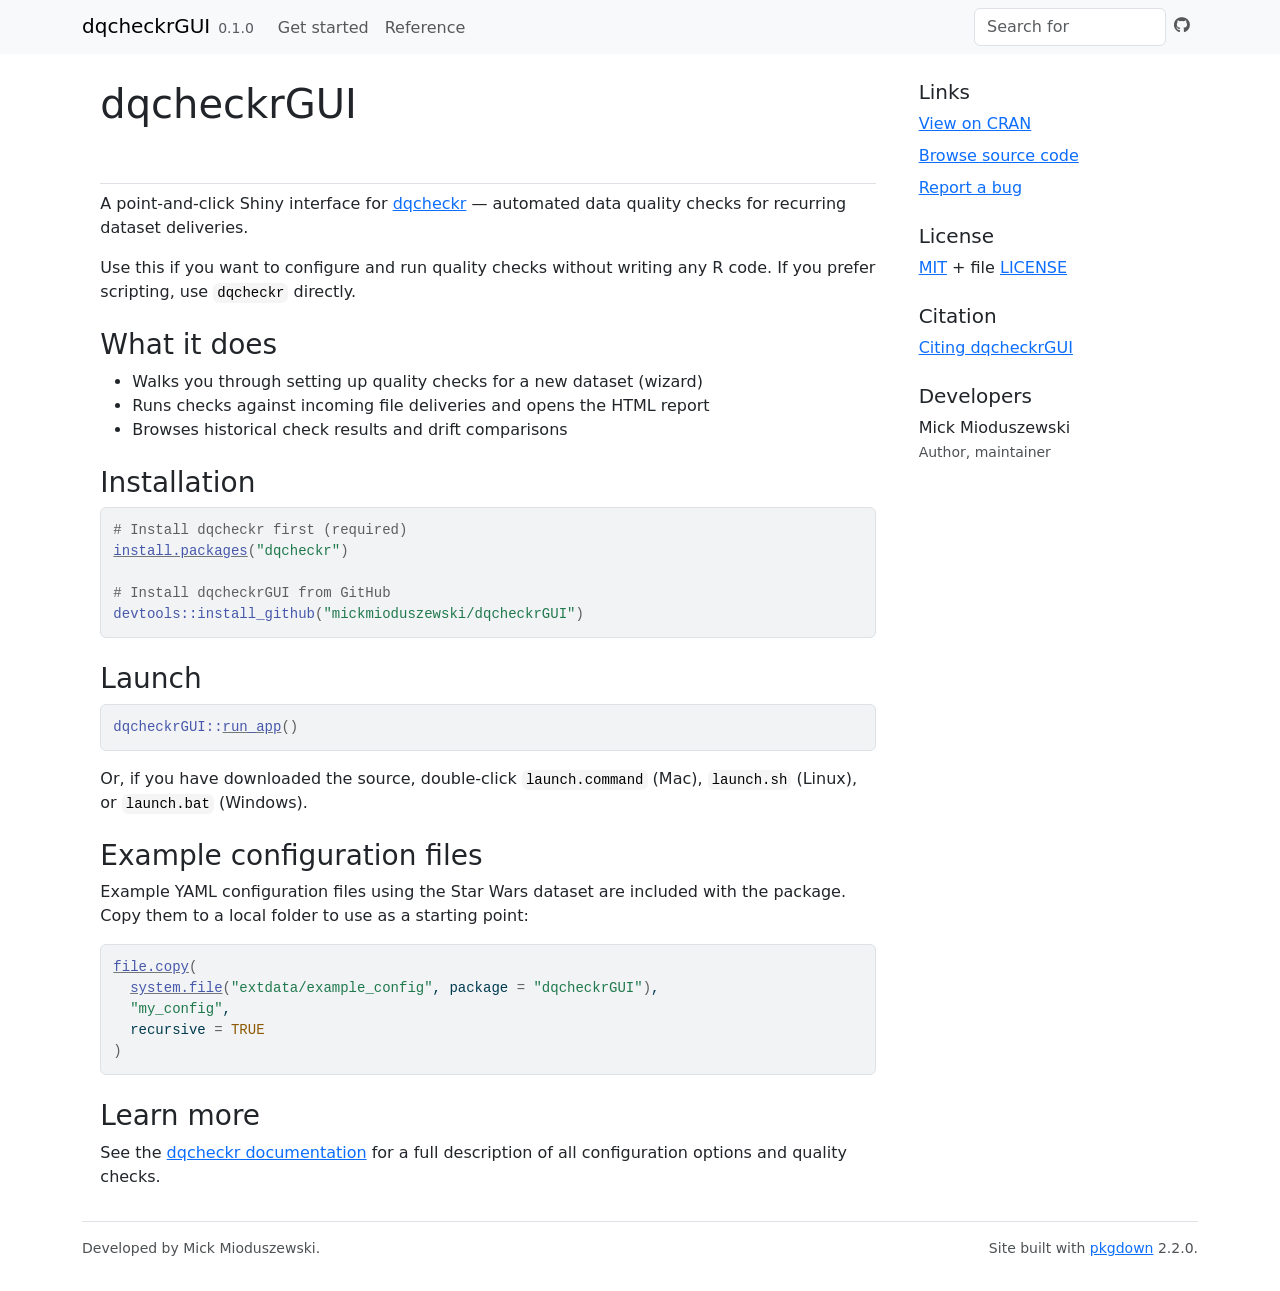
==== index.html @ 8635d230 "Deploying to gh-pages from @ mickmioduszewski/dqcheckrGUI@a0ed4d2c4ef1e52075b447d6a4d190f064cf6147 🚀" ====
<!DOCTYPE html>
<!-- Generated by pkgdown: do not edit by hand --><html lang="en-GB">
<head>
<meta http-equiv="Content-Type" content="text/html; charset=UTF-8">
<meta charset="utf-8">
<meta http-equiv="X-UA-Compatible" content="IE=edge">
<meta name="viewport" content="width=device-width, initial-scale=1, shrink-to-fit=no">
<title>dqcheckrGUI — Point-and-Click GUI for dqcheckr • dqcheckrGUI</title>
<script src="deps/jquery-3.6.0/jquery-3.6.0.min.js"></script><meta name="viewport" content="width=device-width, initial-scale=1, shrink-to-fit=no">
<link href="deps/bootstrap-5.3.8/bootstrap.min.css" rel="stylesheet">
<script src="deps/bootstrap-5.3.8/bootstrap.bundle.min.js"></script><link href="deps/font-awesome-6.5.2/css/all.min.css" rel="stylesheet">
<link href="deps/font-awesome-6.5.2/css/v4-shims.min.css" rel="stylesheet">
<script src="deps/headroom-0.11.0/headroom.min.js"></script><script src="deps/headroom-0.11.0/jQuery.headroom.min.js"></script><script src="deps/bootstrap-toc-1.0.1/bootstrap-toc.min.js"></script><script src="deps/clipboard.js-2.0.11/clipboard.min.js"></script><script src="deps/search-1.0.0/autocomplete.jquery.min.js"></script><script src="deps/search-1.0.0/fuse.min.js"></script><script src="deps/search-1.0.0/mark.min.js"></script><!-- pkgdown --><script src="pkgdown.js"></script><meta property="og:title" content="dqcheckrGUI — Point-and-Click GUI for dqcheckr">
<meta name="description" content="A graphical user interface for the dqcheckr package. Provides a point-and-click shiny application for configuring dataset quality checks, running them against recurring file deliveries, and browsing historical check results — without writing any R code.">
<meta property="og:description" content="A graphical user interface for the dqcheckr package. Provides a point-and-click shiny application for configuring dataset quality checks, running them against recurring file deliveries, and browsing historical check results — without writing any R code.">
</head>
<body>
    <a href="#main" class="visually-hidden-focusable">Skip to contents</a>


    <nav class="navbar navbar-expand-lg fixed-top bg-light" data-bs-theme="light" aria-label="Site navigation"><div class="container">

    <a class="navbar-brand me-2" href="index.html">dqcheckrGUI</a>

    <small class="nav-text text-muted me-auto" data-bs-toggle="tooltip" data-bs-placement="bottom" title="">0.1.0</small>


    <button class="navbar-toggler" type="button" data-bs-toggle="collapse" data-bs-target="#navbar" aria-controls="navbar" aria-expanded="false" aria-label="Toggle navigation">
      <span class="navbar-toggler-icon"></span>
    </button>

    <div id="navbar" class="collapse navbar-collapse ms-3">
      <ul class="navbar-nav me-auto">
<li class="nav-item"><a class="nav-link" href="articles/dqcheckrGUI.html">Get started</a></li>
<li class="nav-item"><a class="nav-link" href="reference/index.html">Reference</a></li>
      </ul>
<ul class="navbar-nav">
<li class="nav-item"><form class="form-inline" role="search">
 <input class="form-control" type="search" name="search-input" id="search-input" autocomplete="off" aria-label="Search site" placeholder="Search for" data-search-index="search.json">
</form></li>
<li class="nav-item"><a class="external-link nav-link" href="https://github.com/mickmioduszewski/dqcheckrGUI" aria-label="GitHub"><span class="fa fab fa-github"></span></a></li>
      </ul>
</div>


  </div>
</nav><div class="container template-home">
<div class="row">
  <main id="main" class="col-md-9"><div class="section level1">
<div class="page-header"><h1 id="dqcheckrgui">dqcheckrGUI<a class="anchor" aria-label="anchor" href="#dqcheckrgui"></a>
</h1></div>
<p>A point-and-click Shiny interface for <a href="https://github.com/mickmioduszewski/dqcheckr" class="external-link">dqcheckr</a> — automated data quality checks for recurring dataset deliveries.</p>
<p>Use this if you want to configure and run quality checks without writing any R code. If you prefer scripting, use <code>dqcheckr</code> directly.</p>
<div class="section level2">
<h2 id="what-it-does">What it does<a class="anchor" aria-label="anchor" href="#what-it-does"></a>
</h2>
<ul>
<li>Walks you through setting up quality checks for a new dataset (wizard)</li>
<li>Runs checks against incoming file deliveries and opens the HTML report</li>
<li>Browses historical check results and drift comparisons</li>
</ul>
</div>
<div class="section level2">
<h2 id="installation">Installation<a class="anchor" aria-label="anchor" href="#installation"></a>
</h2>
<div class="sourceCode" id="cb1"><pre class="downlit sourceCode r">
<code class="sourceCode R"><span><span class="co"># Install dqcheckr first (required)</span></span>
<span><span class="fu"><a href="https://rdrr.io/r/utils/install.packages.html" class="external-link">install.packages</a></span><span class="op">(</span><span class="st">"dqcheckr"</span><span class="op">)</span></span>
<span></span>
<span><span class="co"># Install dqcheckrGUI from GitHub</span></span>
<span><span class="fu">devtools</span><span class="fu">::</span><span class="fu">install_github</span><span class="op">(</span><span class="st">"mickmioduszewski/dqcheckrGUI"</span><span class="op">)</span></span></code></pre></div>
</div>
<div class="section level2">
<h2 id="launch">Launch<a class="anchor" aria-label="anchor" href="#launch"></a>
</h2>
<div class="sourceCode" id="cb2"><pre class="downlit sourceCode r">
<code class="sourceCode R"><span><span class="fu">dqcheckrGUI</span><span class="fu">::</span><span class="fu"><a href="reference/run_app.html">run_app</a></span><span class="op">(</span><span class="op">)</span></span></code></pre></div>
<p>Or, if you have downloaded the source, double-click <code>launch.command</code> (Mac), <code>launch.sh</code> (Linux), or <code>launch.bat</code> (Windows).</p>
</div>
<div class="section level2">
<h2 id="example-configuration-files">Example configuration files<a class="anchor" aria-label="anchor" href="#example-configuration-files"></a>
</h2>
<p>Example YAML configuration files using the Star Wars dataset are included with the package. Copy them to a local folder to use as a starting point:</p>
<div class="sourceCode" id="cb3"><pre class="downlit sourceCode r">
<code class="sourceCode R"><span><span class="fu"><a href="https://rdrr.io/r/base/files.html" class="external-link">file.copy</a></span><span class="op">(</span></span>
<span>  <span class="fu"><a href="https://rdrr.io/r/base/system.file.html" class="external-link">system.file</a></span><span class="op">(</span><span class="st">"extdata/example_config"</span>, package <span class="op">=</span> <span class="st">"dqcheckrGUI"</span><span class="op">)</span>,</span>
<span>  <span class="st">"my_config"</span>,</span>
<span>  recursive <span class="op">=</span> <span class="cn">TRUE</span></span>
<span><span class="op">)</span></span></code></pre></div>
</div>
<div class="section level2">
<h2 id="learn-more">Learn more<a class="anchor" aria-label="anchor" href="#learn-more"></a>
</h2>
<p>See the <a href="https://mickmioduszewski.github.io/dqcheckr/" class="external-link">dqcheckr documentation</a> for a full description of all configuration options and quality checks.</p>
</div>
</div>
  </main><aside class="col-md-3"><div class="links">
<h2 data-toc-skip>Links</h2>
<ul class="list-unstyled">
<li><a href="https://cloud.r-project.org/package=dqcheckrGUI" class="external-link">View on CRAN</a></li>
<li><a href="https://github.com/mickmioduszewski/dqcheckrGUI/" class="external-link">Browse source code</a></li>
<li><a href="https://github.com/mickmioduszewski/dqcheckrGUI/issues" class="external-link">Report a bug</a></li>
</ul>
</div>

<div class="license">
<h2 data-toc-skip>License</h2>
<ul class="list-unstyled">
<li>
<a href="https://opensource.org/licenses/mit-license.php" class="external-link">MIT</a> + file <a href="LICENSE-text.html">LICENSE</a>
</li>
</ul>
</div>


<div class="citation">
<h2 data-toc-skip>Citation</h2>
<ul class="list-unstyled">
<li><a href="authors.html#citation">Citing dqcheckrGUI</a></li>
</ul>
</div>

<div class="developers">
<h2 data-toc-skip>Developers</h2>
<ul class="list-unstyled">
<li>Mick Mioduszewski <br><small class="roles"> Author, maintainer </small>   </li>
</ul>
</div>



  </aside>
</div>


    <footer><div class="pkgdown-footer-left">
  <p>Developed by Mick Mioduszewski.</p>
</div>

<div class="pkgdown-footer-right">
  <p>Site built with <a href="https://pkgdown.r-lib.org/" class="external-link">pkgdown</a> 2.2.0.</p>
</div>

    </footer>
</div>





  </body>
</html>
---- deps/font-awesome-6.5.2/css/v4-shims.min.css ----
/*!
 * Font Awesome Free 6.5.2 by @fontawesome - https://fontawesome.com
 * License - https://fontawesome.com/license/free (Icons: CC BY 4.0, Fonts: SIL OFL 1.1, Code: MIT License)
 * Copyright 2024 Fonticons, Inc.
 */
.fa.fa-glass:before{content:"\f000"}.fa.fa-envelope-o{font-family:"Font Awesome 6 Free";font-weight:400}.fa.fa-envelope-o:before{content:"\f0e0"}.fa.fa-star-o{font-family:"Font Awesome 6 Free";font-weight:400}.fa.fa-star-o:before{content:"\f005"}.fa.fa-close:before,.fa.fa-remove:before{content:"\f00d"}.fa.fa-gear:before{content:"\f013"}.fa.fa-trash-o{font-family:"Font Awesome 6 Free";font-weight:400}.fa.fa-trash-o:before{content:"\f2ed"}.fa.fa-home:before{content:"\f015"}.fa.fa-file-o{font-family:"Font Awesome 6 Free";font-weight:400}.fa.fa-file-o:before{content:"\f15b"}.fa.fa-clock-o{font-family:"Font Awesome 6 Free";font-weight:400}.fa.fa-clock-o:before{content:"\f017"}.fa.fa-arrow-circle-o-down{font-family:"Font Awesome 6 Free";font-weight:400}.fa.fa-arrow-circle-o-down:before{content:"\f358"}.fa.fa-arrow-circle-o-up{font-family:"Font Awesome 6 Free";font-weight:400}.fa.fa-arrow-circle-o-up:before{content:"\f35b"}.fa.fa-play-circle-o{font-family:"Font Awesome 6 Free";font-weight:400}.fa.fa-play-circle-o:before{content:"\f144"}.fa.fa-repeat:before,.fa.fa-rotate-right:before{content:"\f01e"}.fa.fa-refresh:before{content:"\f021"}.fa.fa-list-alt{font-family:"Font Awesome 6 Free";font-weight:400}.fa.fa-list-alt:before{content:"\f022"}.fa.fa-dedent:before{content:"\f03b"}.fa.fa-video-camera:before{content:"\f03d"}.fa.fa-picture-o{font-family:"Font Awesome 6 Free";font-weight:400}.fa.fa-picture-o:before{content:"\f03e"}.fa.fa-photo{font-family:"Font Awesome 6 Free";font-weight:400}.fa.fa-photo:before{content:"\f03e"}.fa.fa-image{font-family:"Font Awesome 6 Free";font-weight:400}.fa.fa-image:before{content:"\f03e"}.fa.fa-map-marker:before{content:"\f3c5"}.fa.fa-pencil-square-o{font-family:"Font Awesome 6 Free";font-weight:400}.fa.fa-pencil-square-o:before{content:"\f044"}.fa.fa-edit{font-family:"Font Awesome 6 Free";font-weight:400}.fa.fa-edit:before{content:"\f044"}.fa.fa-share-square-o:before{content:"\f14d"}.fa.fa-check-square-o{font-family:"Font Awesome 6 Free";font-weight:400}.fa.fa-check-square-o:before{content:"\f14a"}.fa.fa-arrows:before{content:"\f0b2"}.fa.fa-times-circle-o{font-family:"Font Awesome 6 Free";font-weight:400}.fa.fa-times-circle-o:before{content:"\f057"}.fa.fa-check-circle-o{font-family:"Font Awesome 6 Free";font-weight:400}.fa.fa-check-circle-o:before{content:"\f058"}.fa.fa-mail-forward:before{content:"\f064"}.fa.fa-expand:before{content:"\f424"}.fa.fa-compress:before{content:"\f422"}.fa.fa-eye,.fa.fa-eye-slash{font-family:"Font Awesome 6 Free";font-weight:400}.fa.fa-warning:before{content:"\f071"}.fa.fa-calendar:before{content:"\f073"}.fa.fa-arrows-v:before{content:"\f338"}.fa.fa-arrows-h:before{content:"\f337"}.fa.fa-bar-chart-o:before,.fa.fa-bar-chart:before{content:"\e0e3"}.fa.fa-twitter-square{font-family:"Font Awesome 6 Brands";font-weight:400}.fa.fa-twitter-square:before{content:"\f081"}.fa.fa-facebook-square{font-family:"Font Awesome 6 Brands";font-weight:400}.fa.fa-facebook-square:before{content:"\f082"}.fa.fa-gears:before{content:"\f085"}.fa.fa-thumbs-o-up{font-family:"Font Awesome 6 Free";font-weight:400}.fa.fa-thumbs-o-up:before{content:"\f164"}.fa.fa-thumbs-o-down{font-family:"Font Awesome 6 Free";font-weight:400}.fa.fa-thumbs-o-down:before{content:"\f165"}.fa.fa-heart-o{font-family:"Font Awesome 6 Free";font-weight:400}.fa.fa-heart-o:before{content:"\f004"}.fa.fa-sign-out:before{content:"\f2f5"}.fa.fa-linkedin-square{font-family:"Font Awesome 6 Brands";font-weight:400}.fa.fa-linkedin-square:before{content:"\f08c"}.fa.fa-thumb-tack:before{content:"\f08d"}.fa.fa-external-link:before{content:"\f35d"}.fa.fa-sign-in:before{content:"\f2f6"}.fa.fa-github-square{font-family:"Font Awesome 6 Brands";font-weight:400}.fa.fa-github-square:before{content:"\f092"}.fa.fa-lemon-o{font-family:"Font Awesome 6 Free";font-weight:400}.fa.fa-lemon-o:before{content:"\f094"}.fa.fa-square-o{font-family:"Font Awesome 6 Free";font-weight:400}.fa.fa-square-o:before{content:"\f0c8"}.fa.fa-bookmark-o{font-family:"Font Awesome 6 Free";font-weight:400}.fa.fa-bookmark-o:before{content:"\f02e"}.fa.fa-facebook,.fa.fa-twitter{font-family:"Font Awesome 6 Brands";font-weight:400}.fa.fa-facebook:before{content:"\f39e"}.fa.fa-facebook-f{font-family:"Font Awesome 6 Brands";font-weight:400}.fa.fa-facebook-f:before{content:"\f39e"}.fa.fa-github{font-family:"Font Awesome 6 Brands";font-weight:400}.fa.fa-credit-card{font-family:"Font Awesome 6 Free";font-weight:400}.fa.fa-feed:before{content:"\f09e"}.fa.fa-hdd-o{font-family:"Font Awesome 6 Free";font-weight:400}.fa.fa-hdd-o:before{content:"\f0a0"}.fa.fa-hand-o-right{font-family:"Font Awesome 6 Free";font-weight:400}.fa.fa-hand-o-right:before{content:"\f0a4"}.fa.fa-hand-o-left{font-family:"Font Awesome 6 Free";font-weight:400}.fa.fa-hand-o-left:before{content:"\f0a5"}.fa.fa-hand-o-up{font-family:"Font Awesome 6 Free";font-weight:400}.fa.fa-hand-o-up:before{content:"\f0a6"}.fa.fa-hand-o-down{font-family:"Font Awesome 6 Free";font-weight:400}.fa.fa-hand-o-down:before{content:"\f0a7"}.fa.fa-globe:before{content:"\f57d"}.fa.fa-tasks:before{content:"\f828"}.fa.fa-arrows-alt:before{content:"\f31e"}.fa.fa-group:before{content:"\f0c0"}.fa.fa-chain:before{content:"\f0c1"}.fa.fa-cut:before{content:"\f0c4"}.fa.fa-files-o{font-family:"Font Awesome 6 Free";font-weight:400}.fa.fa-files-o:before{content:"\f0c5"}.fa.fa-floppy-o{font-family:"Font Awesome 6 Free";font-weight:400}.fa.fa-floppy-o:before{content:"\f0c7"}.fa.fa-save{font-family:"Font Awesome 6 Free";font-weight:400}.fa.fa-save:before{content:"\f0c7"}.fa.fa-navicon:before,.fa.fa-reorder:before{content:"\f0c9"}.fa.fa-magic:before{content:"\e2ca"}.fa.fa-pinterest,.fa.fa-pinterest-square{font-family:"Font Awesome 6 Brands";font-weight:400}.fa.fa-pinterest-square:before{content:"\f0d3"}.fa.fa-google-plus-square{font-family:"Font Awesome 6 Brands";font-weight:400}.fa.fa-google-plus-square:before{content:"\f0d4"}.fa.fa-google-plus{font-family:"Font Awesome 6 Brands";font-weight:400}.fa.fa-google-plus:before{content:"\f0d5"}.fa.fa-money:before{content:"\f3d1"}.fa.fa-unsorted:before{content:"\f0dc"}.fa.fa-sort-desc:before{content:"\f0dd"}.fa.fa-sort-asc:before{content:"\f0de"}.fa.fa-linkedin{font-family:"Font Awesome 6 Brands";font-weight:400}.fa.fa-linkedin:before{content:"\f0e1"}.fa.fa-rotate-left:before{content:"\f0e2"}.fa.fa-legal:before{content:"\f0e3"}.fa.fa-dashboard:before,.fa.fa-tachometer:before{content:"\f625"}.fa.fa-comment-o{font-family:"Font Awesome 6 Free";font-weight:400}.fa.fa-comment-o:before{content:"\f075"}.fa.fa-comments-o{font-family:"Font Awesome 6 Free";font-weight:400}.fa.fa-comments-o:before{content:"\f086"}.fa.fa-flash:before{content:"\f0e7"}.fa.fa-clipboard:before{content:"\f0ea"}.fa.fa-lightbulb-o{font-family:"Font Awesome 6 Free";font-weight:400}.fa.fa-lightbulb-o:before{content:"\f0eb"}.fa.fa-exchange:before{content:"\f362"}.fa.fa-cloud-download:before{content:"\f0ed"}.fa.fa-cloud-upload:before{content:"\f0ee"}.fa.fa-bell-o{font-family:"Font Awesome 6 Free";font-weight:400}.fa.fa-bell-o:before{content:"\f0f3"}.fa.fa-cutlery:before{content:"\f2e7"}.fa.fa-file-text-o{font-family:"Font Awesome 6 Free";font-weight:400}.fa.fa-file-text-o:before{content:"\f15c"}.fa.fa-building-o{font-family:"Font Awesome 6 Free";font-weight:400}.fa.fa-building-o:before{content:"\f1ad"}.fa.fa-hospital-o{font-family:"Font Awesome 6 Free";font-weight:400}.fa.fa-hospital-o:before{content:"\f0f8"}.fa.fa-tablet:before{content:"\f3fa"}.fa.fa-mobile-phone:before,.fa.fa-mobile:before{content:"\f3cd"}.fa.fa-circle-o{font-family:"Font Awesome 6 Free";font-weight:400}.fa.fa-circle-o:before{content:"\f111"}.fa.fa-mail-reply:before{content:"\f3e5"}.fa.fa-github-alt{font-family:"Font Awesome 6 Brands";font-weight:400}.fa.fa-folder-o{font-family:"Font Awesome 6 Free";font-weight:400}.fa.fa-folder-o:before{content:"\f07b"}.fa.fa-folder-open-o{font-family:"Font Awesome 6 Free";font-weight:400}.fa.fa-folder-open-o:before{content:"\f07c"}.fa.fa-smile-o{font-family:"Font Awesome 6 Free";font-weight:400}.fa.fa-smile-o:before{content:"\f118"}.fa.fa-frown-o{font-family:"Font Awesome 6 Free";font-weight:400}.fa.fa-frown-o:before{content:"\f119"}.fa.fa-meh-o{font-family:"Font Awesome 6 Free";font-weight:400}.fa.fa-meh-o:before{content:"\f11a"}.fa.fa-keyboard-o{font-family:"Font Awesome 6 Free";font-weight:400}.fa.fa-keyboard-o:before{content:"\f11c"}.fa.fa-flag-o{font-family:"Font Awesome 6 Free";font-weight:400}.fa.fa-flag-o:before{content:"\f024"}.fa.fa-mail-reply-all:before{content:"\f122"}.fa.fa-star-half-o{font-family:"Font Awesome 6 Free";font-weight:400}.fa.fa-star-half-o:before{content:"\f5c0"}.fa.fa-star-half-empty{font-family:"Font Awesome 6 Free";font-weight:400}.fa.fa-star-half-empty:before{content:"\f5c0"}.fa.fa-star-half-full{font-family:"Font Awesome 6 Free";font-weight:400}.fa.fa-star-half-full:before{content:"\f5c0"}.fa.fa-code-fork:before{content:"\f126"}.fa.fa-chain-broken:before,.fa.fa-unlink:before{content:"\f127"}.fa.fa-calendar-o{font-family:"Font Awesome 6 Free";font-weight:400}.fa.fa-calendar-o:before{content:"\f133"}.fa.fa-css3,.fa.fa-html5,.fa.fa-maxcdn{font-family:"Font Awesome 6 Brands";font-weight:400}.fa.fa-unlock-alt:before{content:"\f09c"}.fa.fa-minus-square-o{font-family:"Font Awesome 6 Free";font-weight:400}.fa.fa-minus-square-o:before{content:"\f146"}.fa.fa-level-up:before{content:"\f3bf"}.fa.fa-level-down:before{content:"\f3be"}.fa.fa-pencil-square:before{content:"\f14b"}.fa.fa-external-link-square:before{content:"\f360"}.fa.fa-compass{font-family:"Font Awesome 6 Free";font-weight:400}.fa.fa-caret-square-o-down{font-family:"Font Awesome 6 Free";font-weight:400}.fa.fa-caret-square-o-down:before{content:"\f150"}.fa.fa-toggle-down{font-family:"Font Awesome 6 Free";font-weight:400}.fa.fa-toggle-down:before{content:"\f150"}.fa.fa-caret-square-o-up{font-family:"Font Awesome 6 Free";font-weight:400}.fa.fa-caret-square-o-up:before{content:"\f151"}.fa.fa-toggle-up{font-family:"Font Awesome 6 Free";font-weight:400}.fa.fa-toggle-up:before{content:"\f151"}.fa.fa-caret-square-o-right{font-family:"Font Awesome 6 Free";font-weight:400}.fa.fa-caret-square-o-right:before{content:"\f152"}.fa.fa-toggle-right{font-family:"Font Awesome 6 Free";font-weight:400}.fa.fa-toggle-right:before{content:"\f152"}.fa.fa-eur:before,.fa.fa-euro:before{content:"\f153"}.fa.fa-gbp:before{content:"\f154"}.fa.fa-dollar:before,.fa.fa-usd:before{content:"\24"}.fa.fa-inr:before,.fa.fa-rupee:before{content:"\e1bc"}.fa.fa-cny:before,.fa.fa-jpy:before,.fa.fa-rmb:before,.fa.fa-yen:before{content:"\f157"}.fa.fa-rouble:before,.fa.fa-rub:before,.fa.fa-ruble:before{content:"\f158"}.fa.fa-krw:before,.fa.fa-won:before{content:"\f159"}.fa.fa-bitcoin,.fa.fa-btc{font-family:"Font Awesome 6 Brands";font-weight:400}.fa.fa-bitcoin:before{content:"\f15a"}.fa.fa-file-text:before{content:"\f15c"}.fa.fa-sort-alpha-asc:before{content:"\f15d"}.fa.fa-sort-alpha-desc:before{content:"\f881"}.fa.fa-sort-amount-asc:before{content:"\f884"}.fa.fa-sort-amount-desc:before{content:"\f160"}.fa.fa-sort-numeric-asc:before{content:"\f162"}.fa.fa-sort-numeric-desc:before{content:"\f886"}.fa.fa-youtube-square{font-family:"Font Awesome 6 Brands";font-weight:400}.fa.fa-youtube-square:before{content:"\f431"}.fa.fa-xing,.fa.fa-xing-square,.fa.fa-youtube{font-family:"Font Awesome 6 Brands";font-weight:400}.fa.fa-xing-square:before{content:"\f169"}.fa.fa-youtube-play{font-family:"Font Awesome 6 Brands";font-weight:400}.fa.fa-youtube-play:before{content:"\f167"}.fa.fa-adn,.fa.fa-bitbucket,.fa.fa-bitbucket-square,.fa.fa-dropbox,.fa.fa-flickr,.fa.fa-instagram,.fa.fa-stack-overflow{font-family:"Font Awesome 6 Brands";font-weight:400}.fa.fa-bitbucket-square:before{content:"\f171"}.fa.fa-tumblr,.fa.fa-tumblr-square{font-family:"Font Awesome 6 Brands";font-weight:400}.fa.fa-tumblr-square:before{content:"\f174"}.fa.fa-long-arrow-down:before{content:"\f309"}.fa.fa-long-arrow-up:before{content:"\f30c"}.fa.fa-long-arrow-left:before{content:"\f30a"}.fa.fa-long-arrow-right:before{content:"\f30b"}.fa.fa-android,.fa.fa-apple,.fa.fa-dribbble,.fa.fa-foursquare,.fa.fa-gittip,.fa.fa-gratipay,.fa.fa-linux,.fa.fa-skype,.fa.fa-trello,.fa.fa-windows{font-family:"Font Awesome 6 Brands";font-weight:400}.fa.fa-gittip:before{content:"\f184"}.fa.fa-sun-o{font-family:"Font Awesome 6 Free";font-weight:400}.fa.fa-sun-o:before{content:"\f185"}.fa.fa-moon-o{font-family:"Font Awesome 6 Free";font-weight:400}.fa.fa-moon-o:before{content:"\f186"}.fa.fa-pagelines,.fa.fa-renren,.fa.fa-stack-exchange,.fa.fa-vk,.fa.fa-weibo{font-family:"Font Awesome 6 Brands";font-weight:400}.fa.fa-arrow-circle-o-right{font-family:"Font Awesome 6 Free";font-weight:400}.fa.fa-arrow-circle-o-right:before{content:"\f35a"}.fa.fa-arrow-circle-o-left{font-family:"Font Awesome 6 Free";font-weight:400}.fa.fa-arrow-circle-o-left:before{content:"\f359"}.fa.fa-caret-square-o-left{font-family:"Font Awesome 6 Free";font-weight:400}.fa.fa-caret-square-o-left:before{content:"\f191"}.fa.fa-toggle-left{font-family:"Font Awesome 6 Free";font-weight:400}.fa.fa-toggle-left:before{content:"\f191"}.fa.fa-dot-circle-o{font-family:"Font Awesome 6 Free";font-weight:400}.fa.fa-dot-circle-o:before{content:"\f192"}.fa.fa-vimeo-square{font-family:"Font Awesome 6 Brands";font-weight:400}.fa.fa-vimeo-square:before{content:"\f194"}.fa.fa-try:before,.fa.fa-turkish-lira:before{content:"\e2bb"}.fa.fa-plus-square-o{font-family:"Font Awesome 6 Free";font-weight:400}.fa.fa-plus-square-o:before{content:"\f0fe"}.fa.fa-openid,.fa.fa-slack,.fa.fa-wordpress{font-family:"Font Awesome 6 Brands";font-weight:400}.fa.fa-bank:before,.fa.fa-institution:before{content:"\f19c"}.fa.fa-mortar-board:before{content:"\f19d"}.fa.fa-google,.fa.fa-reddit,.fa.fa-reddit-square,.fa.fa-yahoo{font-family:"Font Awesome 6 Brands";font-weight:400}.fa.fa-reddit-square:before{content:"\f1a2"}.fa.fa-behance,.fa.fa-behance-square,.fa.fa-delicious,.fa.fa-digg,.fa.fa-drupal,.fa.fa-joomla,.fa.fa-pied-piper-alt,.fa.fa-pied-piper-pp,.fa.fa-stumbleupon,.fa.fa-stumbleupon-circle{font-family:"Font Awesome 6 Brands";font-weight:400}.fa.fa-behance-square:before{content:"\f1b5"}.fa.fa-steam,.fa.fa-steam-square{font-family:"Font Awesome 6 Brands";font-weight:400}.fa.fa-steam-square:before{content:"\f1b7"}.fa.fa-automobile:before{content:"\f1b9"}.fa.fa-cab:before{content:"\f1ba"}.fa.fa-deviantart,.fa.fa-soundcloud,.fa.fa-spotify{font-family:"Font Awesome 6 Brands";font-weight:400}.fa.fa-file-pdf-o{font-family:"Font Awesome 6 Free";font-weight:400}.fa.fa-file-pdf-o:before{content:"\f1c1"}.fa.fa-file-word-o{font-family:"Font Awesome 6 Free";font-weight:400}.fa.fa-file-word-o:before{content:"\f1c2"}.fa.fa-file-excel-o{font-family:"Font Awesome 6 Free";font-weight:400}.fa.fa-file-excel-o:before{content:"\f1c3"}.fa.fa-file-powerpoint-o{font-family:"Font Awesome 6 Free";font-weight:400}.fa.fa-file-powerpoint-o:before{content:"\f1c4"}.fa.fa-file-image-o{font-family:"Font Awesome 6 Free";font-weight:400}.fa.fa-file-image-o:before{content:"\f1c5"}.fa.fa-file-photo-o{font-family:"Font Awesome 6 Free";font-weight:400}.fa.fa-file-photo-o:before{content:"\f1c5"}.fa.fa-file-picture-o{font-family:"Font Awesome 6 Free";font-weight:400}.fa.fa-file-picture-o:before{content:"\f1c5"}.fa.fa-file-archive-o{font-family:"Font Awesome 6 Free";font-weight:400}.fa.fa-file-archive-o:before{content:"\f1c6"}.fa.fa-file-zip-o{font-family:"Font Awesome 6 Free";font-weight:400}.fa.fa-file-zip-o:before{content:"\f1c6"}.fa.fa-file-audio-o{font-family:"Font Awesome 6 Free";font-weight:400}.fa.fa-file-audio-o:before{content:"\f1c7"}.fa.fa-file-sound-o{font-family:"Font Awesome 6 Free";font-weight:400}.fa.fa-file-sound-o:before{content:"\f1c7"}.fa.fa-file-video-o{font-family:"Font Awesome 6 Free";font-weight:400}.fa.fa-file-video-o:before{content:"\f1c8"}.fa.fa-file-movie-o{font-family:"Font Awesome 6 Free";font-weight:400}.fa.fa-file-movie-o:before{content:"\f1c8"}.fa.fa-file-code-o{font-family:"Font Awesome 6 Free";font-weight:400}.fa.fa-file-code-o:before{content:"\f1c9"}.fa.fa-codepen,.fa.fa-jsfiddle,.fa.fa-vine{font-family:"Font Awesome 6 Brands";font-weight:400}.fa.fa-life-bouy:before,.fa.fa-life-buoy:before,.fa.fa-life-saver:before,.fa.fa-support:before{content:"\f1cd"}.fa.fa-circle-o-notch:before{content:"\f1ce"}.fa.fa-ra,.fa.fa-rebel{font-family:"Font Awesome 6 Brands";font-weight:400}.fa.fa-ra:before{content:"\f1d0"}.fa.fa-resistance{font-family:"Font Awesome 6 Brands";font-weight:400}.fa.fa-resistance:before{content:"\f1d0"}.fa.fa-empire,.fa.fa-ge{font-family:"Font Awesome 6 Brands";font-weight:400}.fa.fa-ge:before{content:"\f1d1"}.fa.fa-git-square{font-family:"Font Awesome 6 Brands";font-weight:400}.fa.fa-git-square:before{content:"\f1d2"}.fa.fa-git,.fa.fa-hacker-news,.fa.fa-y-combinator-square{font-family:"Font Awesome 6 Brands";font-weight:400}.fa.fa-y-combinator-square:before{content:"\f1d4"}.fa.fa-yc-square{font-family:"Font Awesome 6 Brands";font-weight:400}.fa.fa-yc-square:before{content:"\f1d4"}.fa.fa-qq,.fa.fa-tencent-weibo,.fa.fa-wechat,.fa.fa-weixin{font-family:"Font Awesome 6 Brands";font-weight:400}.fa.fa-wechat:before{content:"\f1d7"}.fa.fa-send:before{content:"\f1d8"}.fa.fa-paper-plane-o{font-family:"Font Awesome 6 Free";font-weight:400}.fa.fa-paper-plane-o:before{content:"\f1d8"}.fa.fa-send-o{font-family:"Font Awesome 6 Free";font-weight:400}.fa.fa-send-o:before{content:"\f1d8"}.fa.fa-circle-thin{font-family:"Font Awesome 6 Free";font-weight:400}.fa.fa-circle-thin:before{content:"\f111"}.fa.fa-header:before{content:"\f1dc"}.fa.fa-futbol-o{font-family:"Font Awesome 6 Free";font-weight:400}.fa.fa-futbol-o:before{content:"\f1e3"}.fa.fa-soccer-ball-o{font-family:"Font Awesome 6 Free";font-weight:400}.fa.fa-soccer-ball-o:before{content:"\f1e3"}.fa.fa-slideshare,.fa.fa-twitch,.fa.fa-yelp{font-family:"Font Awesome 6 Brands";font-weight:400}.fa.fa-newspaper-o{font-family:"Font Awesome 6 Free";font-weight:400}.fa.fa-newspaper-o:before{content:"\f1ea"}.fa.fa-cc-amex,.fa.fa-cc-discover,.fa.fa-cc-mastercard,.fa.fa-cc-paypal,.fa.fa-cc-stripe,.fa.fa-cc-visa,.fa.fa-google-wallet,.fa.fa-paypal{font-family:"Font Awesome 6 Brands";font-weight:400}.fa.fa-bell-slash-o{font-family:"Font Awesome 6 Free";font-weight:400}.fa.fa-bell-slash-o:before{content:"\f1f6"}.fa.fa-trash:before{content:"\f2ed"}.fa.fa-copyright{font-family:"Font Awesome 6 Free";font-weight:400}.fa.fa-eyedropper:before{content:"\f1fb"}.fa.fa-area-chart:before{content:"\f1fe"}.fa.fa-pie-chart:before{content:"\f200"}.fa.fa-line-chart:before{content:"\f201"}.fa.fa-lastfm,.fa.fa-lastfm-square{font-family:"Font Awesome 6 Brands";font-weight:400}.fa.fa-lastfm-square:before{content:"\f203"}.fa.fa-angellist,.fa.fa-ioxhost{font-family:"Font Awesome 6 Brands";font-weight:400}.fa.fa-cc{font-family:"Font Awesome 6 Free";font-weight:400}.fa.fa-cc:before{content:"\f20a"}.fa.fa-ils:before,.fa.fa-shekel:before,.fa.fa-sheqel:before{content:"\f20b"}.fa.fa-buysellads,.fa.fa-connectdevelop,.fa.fa-dashcube,.fa.fa-forumbee,.fa.fa-leanpub,.fa.fa-sellsy,.fa.fa-shirtsinbulk,.fa.fa-simplybuilt,.fa.fa-skyatlas{font-family:"Font Awesome 6 Brands";font-weight:400}.fa.fa-diamond{font-family:"Font Awesome 6 Free";font-weight:400}.fa.fa-diamond:before{content:"\f3a5"}.fa.fa-intersex:before,.fa.fa-transgender:before{content:"\f224"}.fa.fa-transgender-alt:before{content:"\f225"}.fa.fa-facebook-official{font-family:"Font Awesome 6 Brands";font-weight:400}.fa.fa-facebook-official:before{content:"\f09a"}.fa.fa-pinterest-p,.fa.fa-whatsapp{font-family:"Font Awesome 6 Brands";font-weight:400}.fa.fa-hotel:before{content:"\f236"}.fa.fa-medium,.fa.fa-viacoin,.fa.fa-y-combinator,.fa.fa-yc{font-family:"Font Awesome 6 Brands";font-weight:400}.fa.fa-yc:before{content:"\f23b"}.fa.fa-expeditedssl,.fa.fa-opencart,.fa.fa-optin-monster{font-family:"Font Awesome 6 Brands";font-weight:400}.fa.fa-battery-4:before,.fa.fa-battery:before{content:"\f240"}.fa.fa-battery-3:before{content:"\f241"}.fa.fa-battery-2:before{content:"\f242"}.fa.fa-battery-1:before{content:"\f243"}.fa.fa-battery-0:before{content:"\f244"}.fa.fa-object-group,.fa.fa-object-ungroup,.fa.fa-sticky-note-o{font-family:"Font Awesome 6 Free";font-weight:400}.fa.fa-sticky-note-o:before{content:"\f249"}.fa.fa-cc-diners-club,.fa.fa-cc-jcb{font-family:"Font Awesome 6 Brands";font-weight:400}.fa.fa-clone{font-family:"Font Awesome 6 Free";font-weight:400}.fa.fa-hourglass-o:before{content:"\f254"}.fa.fa-hourglass-1:before{content:"\f251"}.fa.fa-hourglass-2:before{content:"\f252"}.fa.fa-hourglass-3:before{content:"\f253"}.fa.fa-hand-rock-o{font-family:"Font Awesome 6 Free";font-weight:400}.fa.fa-hand-rock-o:before{content:"\f255"}.fa.fa-hand-grab-o{font-family:"Font Awesome 6 Free";font-weight:400}.fa.fa-hand-grab-o:before{content:"\f255"}.fa.fa-hand-paper-o{font-family:"Font Awesome 6 Free";font-weight:400}.fa.fa-hand-paper-o:before{content:"\f256"}.fa.fa-hand-stop-o{font-family:"Font Awesome 6 Free";font-weight:400}.fa.fa-hand-stop-o:before{content:"\f256"}.fa.fa-hand-scissors-o{font-family:"Font Awesome 6 Free";font-weight:400}.fa.fa-hand-scissors-o:before{content:"\f257"}.fa.fa-hand-lizard-o{font-family:"Font Awesome 6 Free";font-weight:400}.fa.fa-hand-lizard-o:before{content:"\f258"}.fa.fa-hand-spock-o{font-family:"Font Awesome 6 Free";font-weight:400}.fa.fa-hand-spock-o:before{content:"\f259"}.fa.fa-hand-pointer-o{font-family:"Font Awesome 6 Free";font-weight:400}.fa.fa-hand-pointer-o:before{content:"\f25a"}.fa.fa-hand-peace-o{font-family:"Font Awesome 6 Free";font-weight:400}.fa.fa-hand-peace-o:before{content:"\f25b"}.fa.fa-registered{font-family:"Font Awesome 6 Free";font-weight:400}.fa.fa-creative-commons,.fa.fa-gg,.fa.fa-gg-circle,.fa.fa-odnoklassniki,.fa.fa-odnoklassniki-square{font-family:"Font Awesome 6 Brands";font-weight:400}.fa.fa-odnoklassniki-square:before{content:"\f264"}.fa.fa-chrome,.fa.fa-firefox,.fa.fa-get-pocket,.fa.fa-internet-explorer,.fa.fa-opera,.fa.fa-safari,.fa.fa-wikipedia-w{font-family:"Font Awesome 6 Brands";font-weight:400}.fa.fa-television:before{content:"\f26c"}.fa.fa-500px,.fa.fa-amazon,.fa.fa-contao{font-family:"Font Awesome 6 Brands";font-weight:400}.fa.fa-calendar-plus-o{font-family:"Font Awesome 6 Free";font-weight:400}.fa.fa-calendar-plus-o:before{content:"\f271"}.fa.fa-calendar-minus-o{font-family:"Font Awesome 6 Free";font-weight:400}.fa.fa-calendar-minus-o:before{content:"\f272"}.fa.fa-calendar-times-o{font-family:"Font Awesome 6 Free";font-weight:400}.fa.fa-calendar-times-o:before{content:"\f273"}.fa.fa-calendar-check-o{font-family:"Font Awesome 6 Free";font-weight:400}.fa.fa-calendar-check-o:before{content:"\f274"}.fa.fa-map-o{font-family:"Font Awesome 6 Free";font-weight:400}.fa.fa-map-o:before{content:"\f279"}.fa.fa-commenting:before{content:"\f4ad"}.fa.fa-commenting-o{font-family:"Font Awesome 6 Free";font-weight:400}.fa.fa-commenting-o:before{content:"\f4ad"}.fa.fa-houzz,.fa.fa-vimeo{font-family:"Font Awesome 6 Brands";font-weight:400}.fa.fa-vimeo:before{content:"\f27d"}.fa.fa-black-tie,.fa.fa-edge,.fa.fa-fonticons,.fa.fa-reddit-alien{font-family:"Font Awesome 6 Brands";font-weight:400}.fa.fa-credit-card-alt:before{content:"\f09d"}.fa.fa-codiepie,.fa.fa-fort-awesome,.fa.fa-mixcloud,.fa.fa-modx,.fa.fa-product-hunt,.fa.fa-scribd,.fa.fa-usb{font-family:"Font Awesome 6 Brands";font-weight:400}.fa.fa-pause-circle-o{font-family:"Font Awesome 6 Free";font-weight:400}.fa.fa-pause-circle-o:before{content:"\f28b"}.fa.fa-stop-circle-o{font-family:"Font Awesome 6 Free";font-weight:400}.fa.fa-stop-circle-o:before{content:"\f28d"}.fa.fa-bluetooth,.fa.fa-bluetooth-b,.fa.fa-envira,.fa.fa-gitlab,.fa.fa-wheelchair-alt,.fa.fa-wpbeginner,.fa.fa-wpforms{font-family:"Font Awesome 6 Brands";font-weight:400}.fa.fa-wheelchair-alt:before{content:"\f368"}.fa.fa-question-circle-o{font-family:"Font Awesome 6 Free";font-weight:400}.fa.fa-question-circle-o:before{content:"\f059"}.fa.fa-volume-control-phone:before{content:"\f2a0"}.fa.fa-asl-interpreting:before{content:"\f2a3"}.fa.fa-deafness:before,.fa.fa-hard-of-hearing:before{content:"\f2a4"}.fa.fa-glide,.fa.fa-glide-g{font-family:"Font Awesome 6 Brands";font-weight:400}.fa.fa-signing:before{content:"\f2a7"}.fa.fa-viadeo,.fa.fa-viadeo-square{font-family:"Font Awesome 6 Brands";font-weight:400}.fa.fa-viadeo-square:before{content:"\f2aa"}.fa.fa-snapchat,.fa.fa-snapchat-ghost{font-family:"Font Awesome 6 Brands";font-weight:400}.fa.fa-snapchat-ghost:before{content:"\f2ab"}.fa.fa-snapchat-square{font-family:"Font Awesome 6 Brands";font-weight:400}.fa.fa-snapchat-square:before{content:"\f2ad"}.fa.fa-first-order,.fa.fa-google-plus-official,.fa.fa-pied-piper,.fa.fa-themeisle,.fa.fa-yoast{font-family:"Font Awesome 6 Brands";font-weight:400}.fa.fa-google-plus-official:before{content:"\f2b3"}.fa.fa-google-plus-circle{font-family:"Font Awesome 6 Brands";font-weight:400}.fa.fa-google-plus-circle:before{content:"\f2b3"}.fa.fa-fa,.fa.fa-font-awesome{font-family:"Font Awesome 6 Brands";font-weight:400}.fa.fa-fa:before{content:"\f2b4"}.fa.fa-handshake-o{font-family:"Font Awesome 6 Free";font-weight:400}.fa.fa-handshake-o:before{content:"\f2b5"}.fa.fa-envelope-open-o{font-family:"Font Awesome 6 Free";font-weight:400}.fa.fa-envelope-open-o:before{content:"\f2b6"}.fa.fa-linode{font-family:"Font Awesome 6 Brands";font-weight:400}.fa.fa-address-book-o{font-family:"Font Awesome 6 Free";font-weight:400}.fa.fa-address-book-o:before{content:"\f2b9"}.fa.fa-vcard:before{content:"\f2bb"}.fa.fa-address-card-o{font-family:"Font Awesome 6 Free";font-weight:400}.fa.fa-address-card-o:before{content:"\f2bb"}.fa.fa-vcard-o{font-family:"Font Awesome 6 Free";font-weight:400}.fa.fa-vcard-o:before{content:"\f2bb"}.fa.fa-user-circle-o{font-family:"Font Awesome 6 Free";font-weight:400}.fa.fa-user-circle-o:before{content:"\f2bd"}.fa.fa-user-o{font-family:"Font Awesome 6 Free";font-weight:400}.fa.fa-user-o:before{content:"\f007"}.fa.fa-id-badge{font-family:"Font Awesome 6 Free";font-weight:400}.fa.fa-drivers-license:before{content:"\f2c2"}.fa.fa-id-card-o{font-family:"Font Awesome 6 Free";font-weight:400}.fa.fa-id-card-o:before{content:"\f2c2"}.fa.fa-drivers-license-o{font-family:"Font Awesome 6 Free";font-weight:400}.fa.fa-drivers-license-o:before{content:"\f2c2"}.fa.fa-free-code-camp,.fa.fa-quora,.fa.fa-telegram{font-family:"Font Awesome 6 Brands";font-weight:400}.fa.fa-thermometer-4:before,.fa.fa-thermometer:before{content:"\f2c7"}.fa.fa-thermometer-3:before{content:"\f2c8"}.fa.fa-thermometer-2:before{content:"\f2c9"}.fa.fa-thermometer-1:before{content:"\f2ca"}.fa.fa-thermometer-0:before{content:"\f2cb"}.fa.fa-bathtub:before,.fa.fa-s15:before{content:"\f2cd"}.fa.fa-window-maximize,.fa.fa-window-restore{font-family:"Font Awesome 6 Free";font-weight:400}.fa.fa-times-rectangle:before{content:"\f410"}.fa.fa-window-close-o{font-family:"Font Awesome 6 Free";font-weight:400}.fa.fa-window-close-o:before{content:"\f410"}.fa.fa-times-rectangle-o{font-family:"Font Awesome 6 Free";font-weight:400}.fa.fa-times-rectangle-o:before{content:"\f410"}.fa.fa-bandcamp,.fa.fa-eercast,.fa.fa-etsy,.fa.fa-grav,.fa.fa-imdb,.fa.fa-ravelry{font-family:"Font Awesome 6 Brands";font-weight:400}.fa.fa-eercast:before{content:"\f2da"}.fa.fa-snowflake-o{font-family:"Font Awesome 6 Free";font-weight:400}.fa.fa-snowflake-o:before{content:"\f2dc"}.fa.fa-meetup,.fa.fa-superpowers,.fa.fa-wpexplorer{font-family:"Font Awesome 6 Brands";font-weight:400}
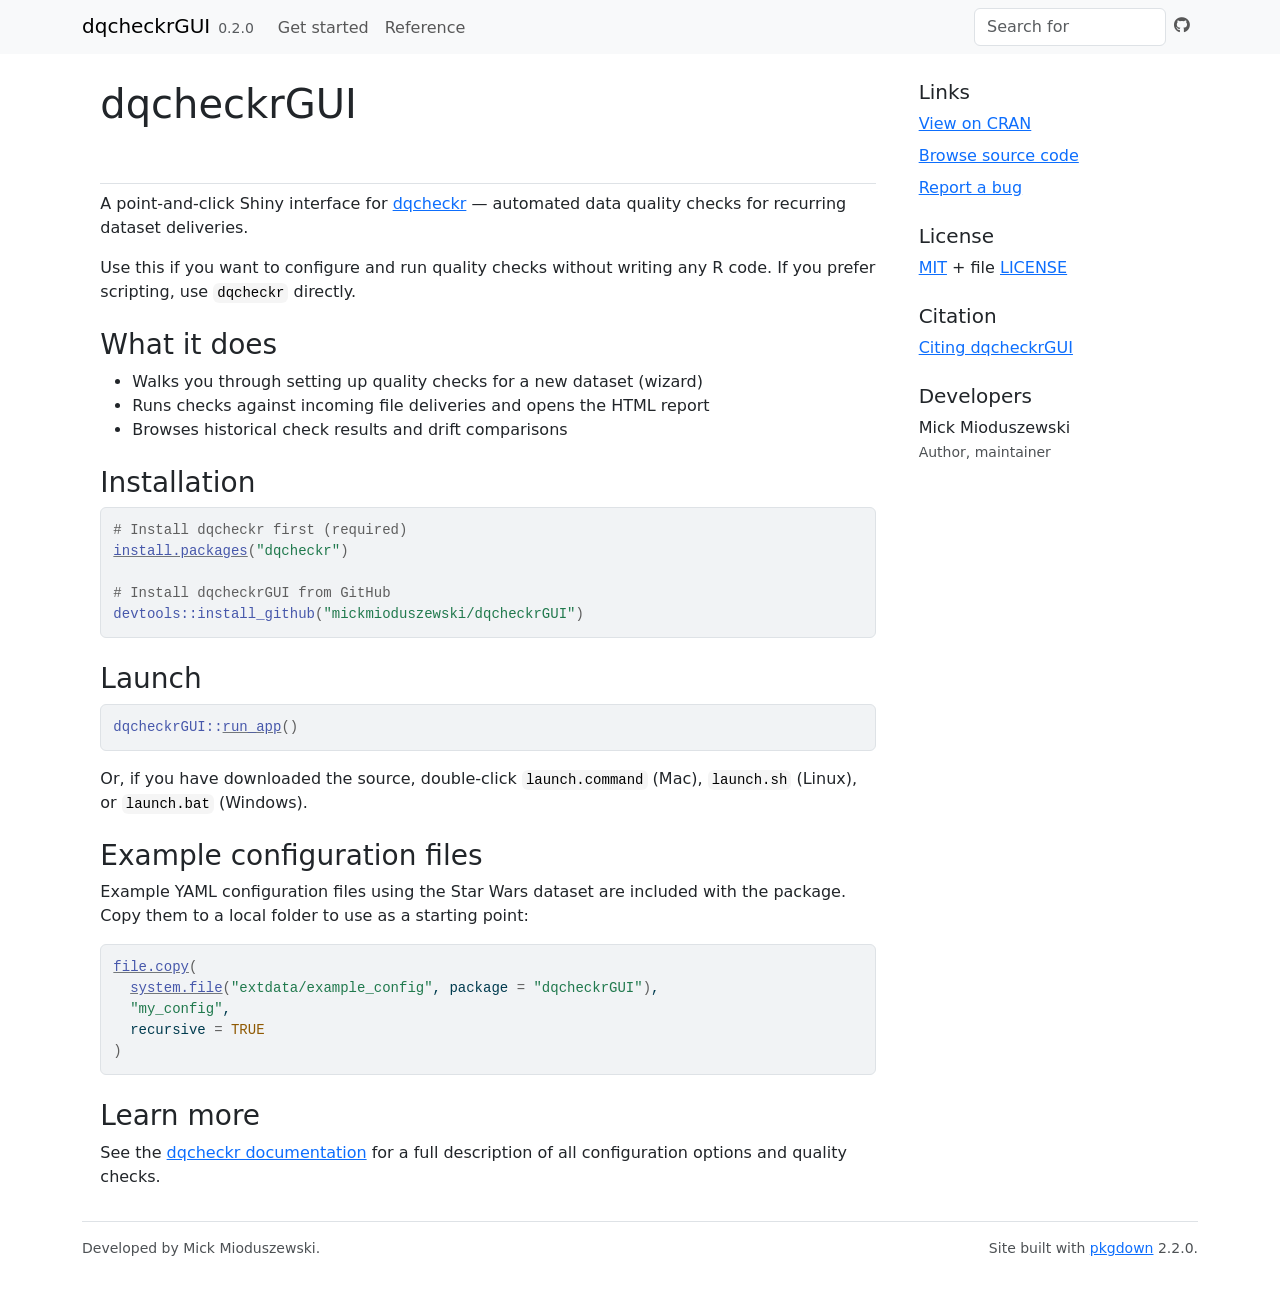
==== commit 8c9a33f6: "Deploying to gh-pages from @ mickmioduszewski/dqcheckrGUI@1067405bc9b7897210233e67faad3632a1c0e592 🚀" ====
--- a/index.html
+++ b/index.html
@@ -22,7 +22,7 @@
 
     <a class="navbar-brand me-2" href="index.html">dqcheckrGUI</a>
 
-    <small class="nav-text text-muted me-auto" data-bs-toggle="tooltip" data-bs-placement="bottom" title="">0.1.0</small>
+    <small class="nav-text text-muted me-auto" data-bs-toggle="tooltip" data-bs-placement="bottom" title="">0.2.0</small>
 
 
     <button class="navbar-toggler" type="button" data-bs-toggle="collapse" data-bs-target="#navbar" aria-controls="navbar" aria-expanded="false" aria-label="Toggle navigation">
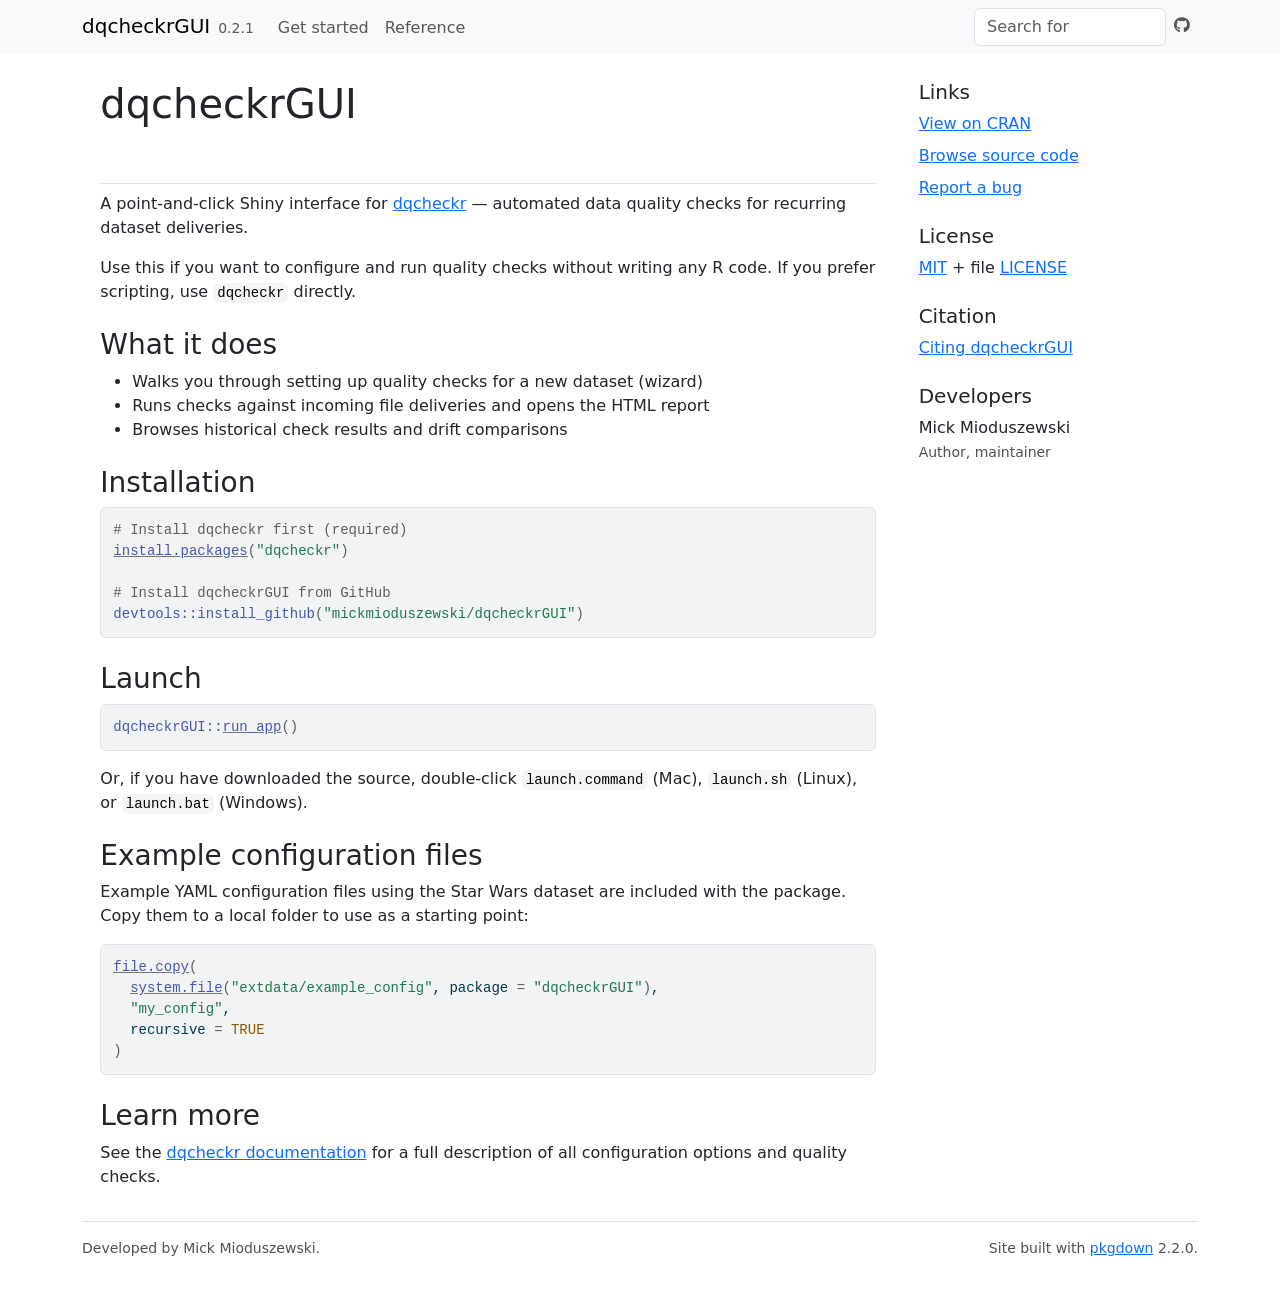
==== commit d6b821ac: "Deploying to gh-pages from @ mickmioduszewski/dqcheckrGUI@7dd98b26257bd90f85c2be58d00a9ac59d616ac0 🚀" ====
--- a/index.html
+++ b/index.html
@@ -22,7 +22,7 @@
 
     <a class="navbar-brand me-2" href="index.html">dqcheckrGUI</a>
 
-    <small class="nav-text text-muted me-auto" data-bs-toggle="tooltip" data-bs-placement="bottom" title="">0.2.0</small>
+    <small class="nav-text text-muted me-auto" data-bs-toggle="tooltip" data-bs-placement="bottom" title="">0.2.1</small>
 
 
     <button class="navbar-toggler" type="button" data-bs-toggle="collapse" data-bs-target="#navbar" aria-controls="navbar" aria-expanded="false" aria-label="Toggle navigation">
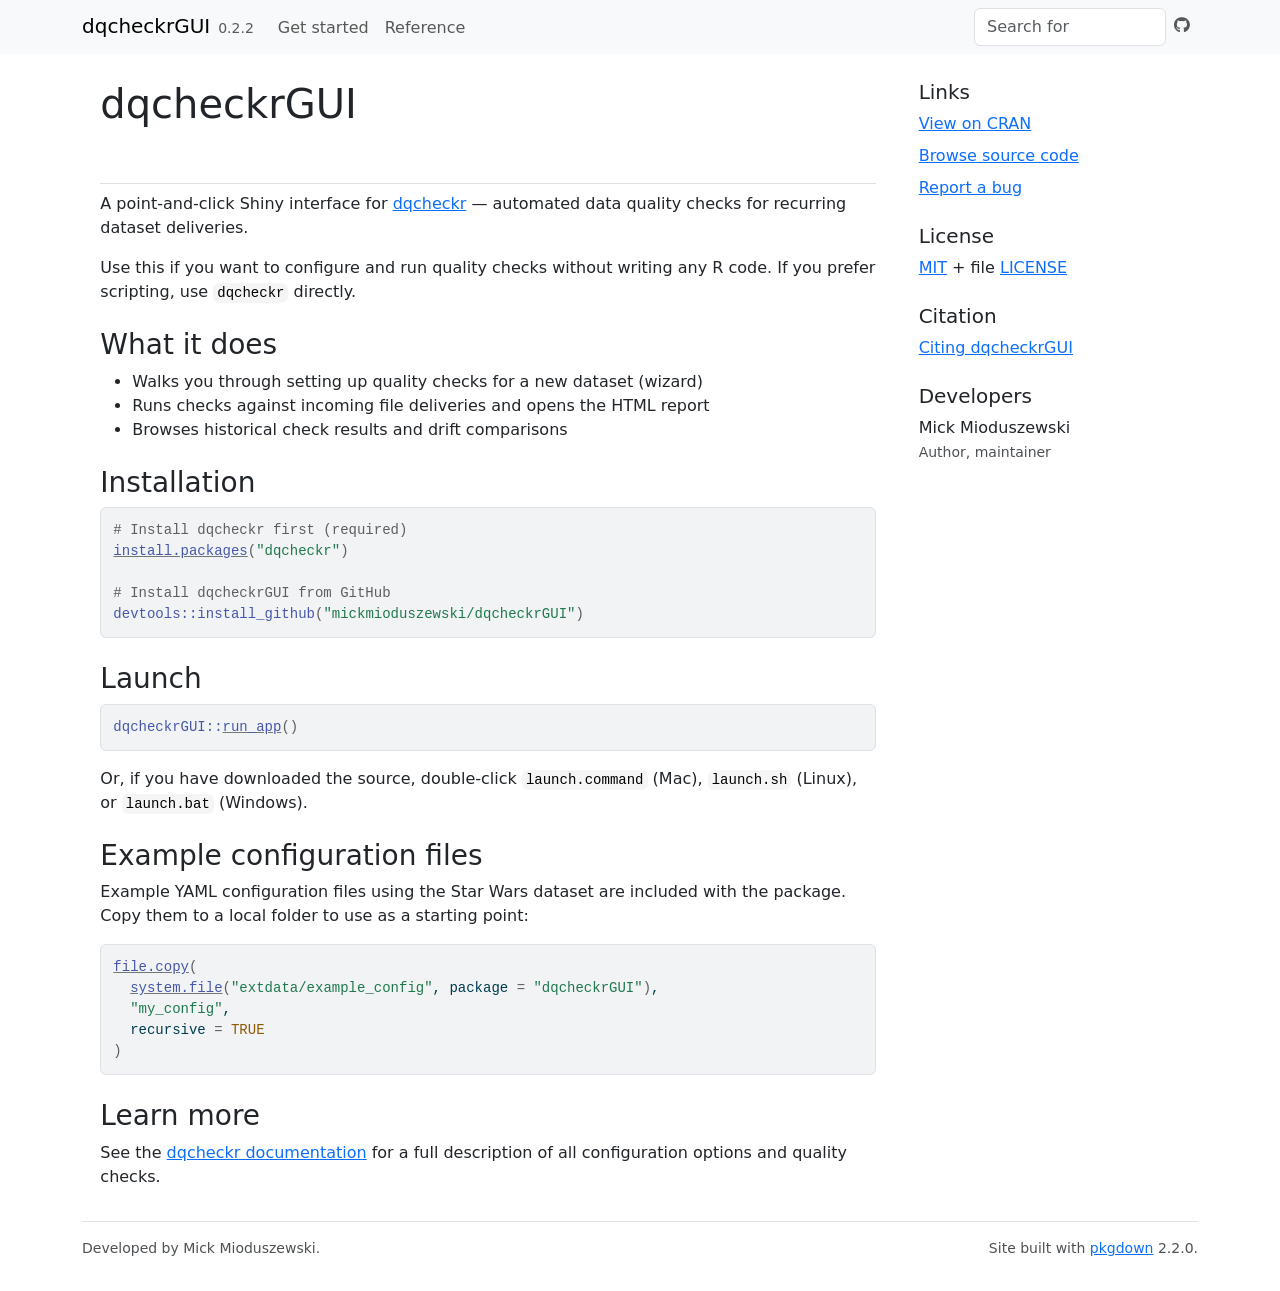
==== commit 3c32a776: "Deploying to gh-pages from @ mickmioduszewski/dqcheckrGUI@2cea35e70b106cc421daa0d3fddb51f9efa69c66 🚀" ====
--- a/index.html
+++ b/index.html
@@ -22,7 +22,7 @@
 
     <a class="navbar-brand me-2" href="index.html">dqcheckrGUI</a>
 
-    <small class="nav-text text-muted me-auto" data-bs-toggle="tooltip" data-bs-placement="bottom" title="">0.2.1</small>
+    <small class="nav-text text-muted me-auto" data-bs-toggle="tooltip" data-bs-placement="bottom" title="">0.2.2</small>
 
 
     <button class="navbar-toggler" type="button" data-bs-toggle="collapse" data-bs-target="#navbar" aria-controls="navbar" aria-expanded="false" aria-label="Toggle navigation">
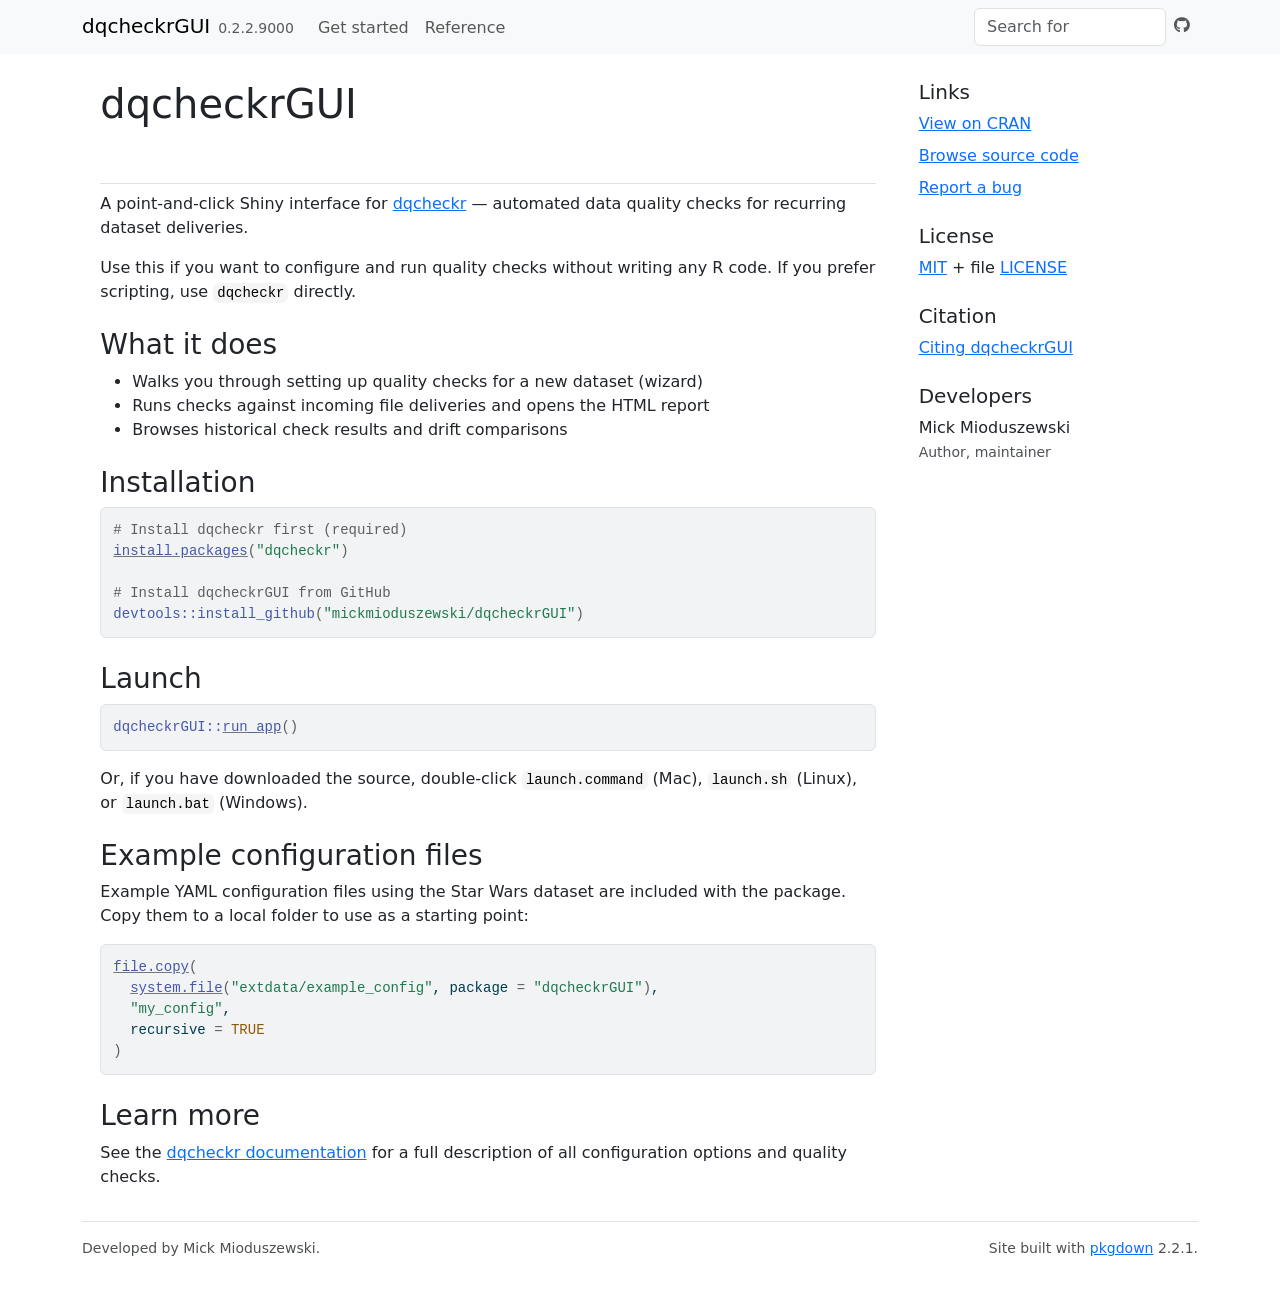
==== commit 111a986c: "Deploying to gh-pages from @ mickmioduszewski/dqcheckrGUI@4c1676de7c0aae0e4feecbaef7b1dc24476b1381 🚀" ====
--- a/index.html
+++ b/index.html
@@ -22,7 +22,7 @@
 
     <a class="navbar-brand me-2" href="index.html">dqcheckrGUI</a>
 
-    <small class="nav-text text-muted me-auto" data-bs-toggle="tooltip" data-bs-placement="bottom" title="">0.2.2</small>
+    <small class="nav-text text-muted me-auto" data-bs-toggle="tooltip" data-bs-placement="bottom" title="">0.2.2.9000</small>
 
 
     <button class="navbar-toggler" type="button" data-bs-toggle="collapse" data-bs-target="#navbar" aria-controls="navbar" aria-expanded="false" aria-label="Toggle navigation">
@@ -138,7 +138,7 @@
 </div>
 
 <div class="pkgdown-footer-right">
-  <p>Site built with <a href="https://pkgdown.r-lib.org/" class="external-link">pkgdown</a> 2.2.0.</p>
+  <p>Site built with <a href="https://pkgdown.r-lib.org/" class="external-link">pkgdown</a> 2.2.1.</p>
 </div>
 
     </footer>
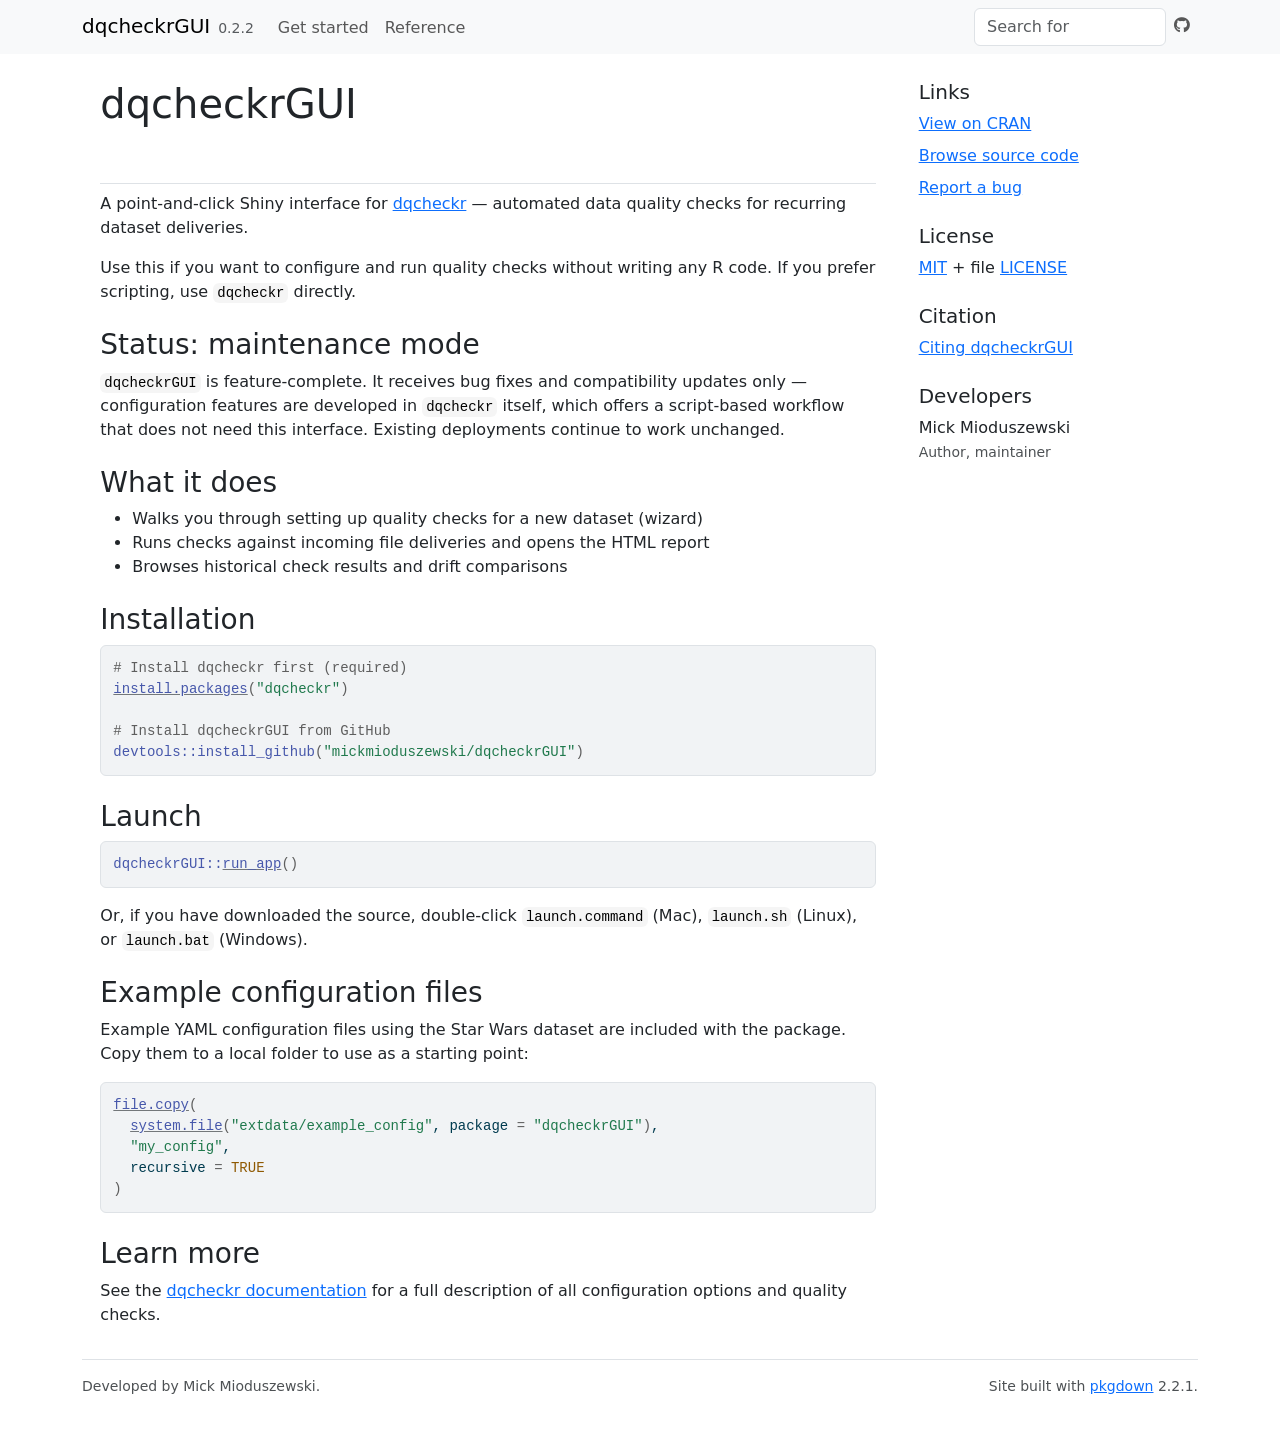
==== commit 05b90b6e: "Deploying to gh-pages from @ mickmioduszewski/dqcheckrGUI@3a104433cb3d7b723ab18f97e94c6fbced6b8906 🚀" ====
--- a/index.html
+++ b/index.html
@@ -11,8 +11,8 @@
 <script src="deps/bootstrap-5.3.8/bootstrap.bundle.min.js"></script><link href="deps/font-awesome-6.5.2/css/all.min.css" rel="stylesheet">
 <link href="deps/font-awesome-6.5.2/css/v4-shims.min.css" rel="stylesheet">
 <script src="deps/headroom-0.11.0/headroom.min.js"></script><script src="deps/headroom-0.11.0/jQuery.headroom.min.js"></script><script src="deps/bootstrap-toc-1.0.1/bootstrap-toc.min.js"></script><script src="deps/clipboard.js-2.0.11/clipboard.min.js"></script><script src="deps/search-1.0.0/autocomplete.jquery.min.js"></script><script src="deps/search-1.0.0/fuse.min.js"></script><script src="deps/search-1.0.0/mark.min.js"></script><!-- pkgdown --><script src="pkgdown.js"></script><meta property="og:title" content="dqcheckrGUI — Point-and-Click GUI for dqcheckr">
-<meta name="description" content="A graphical user interface for the dqcheckr package. Provides a point-and-click shiny application for configuring dataset quality checks, running them against recurring file deliveries, and browsing historical check results — without writing any R code.">
-<meta property="og:description" content="A graphical user interface for the dqcheckr package. Provides a point-and-click shiny application for configuring dataset quality checks, running them against recurring file deliveries, and browsing historical check results — without writing any R code.">
+<meta name="description" content="A graphical user interface for the dqcheckr package. Provides a point-and-click shiny application for configuring dataset quality checks, running them against recurring file deliveries, and browsing historical check results — without writing any R code. The package is feature-complete and is now maintained for corrections only; configuration features are developed in dqcheckr itself, which offers a script-based workflow that does not need this interface.">
+<meta property="og:description" content="A graphical user interface for the dqcheckr package. Provides a point-and-click shiny application for configuring dataset quality checks, running them against recurring file deliveries, and browsing historical check results — without writing any R code. The package is feature-complete and is now maintained for corrections only; configuration features are developed in dqcheckr itself, which offers a script-based workflow that does not need this interface.">
 </head>
 <body>
     <a href="#main" class="visually-hidden-focusable">Skip to contents</a>
@@ -22,7 +22,7 @@
 
     <a class="navbar-brand me-2" href="index.html">dqcheckrGUI</a>
 
-    <small class="nav-text text-muted me-auto" data-bs-toggle="tooltip" data-bs-placement="bottom" title="">0.2.2.9000</small>
+    <small class="nav-text text-muted me-auto" data-bs-toggle="tooltip" data-bs-placement="bottom" title="">0.2.2</small>
 
 
     <button class="navbar-toggler" type="button" data-bs-toggle="collapse" data-bs-target="#navbar" aria-controls="navbar" aria-expanded="false" aria-label="Toggle navigation">
@@ -51,6 +51,11 @@
 </h1></div>
 <p>A point-and-click Shiny interface for <a href="https://github.com/mickmioduszewski/dqcheckr" class="external-link">dqcheckr</a> — automated data quality checks for recurring dataset deliveries.</p>
 <p>Use this if you want to configure and run quality checks without writing any R code. If you prefer scripting, use <code>dqcheckr</code> directly.</p>
+<div class="section level2">
+<h2 id="status-maintenance-mode">Status: maintenance mode<a class="anchor" aria-label="anchor" href="#status-maintenance-mode"></a>
+</h2>
+<p><code>dqcheckrGUI</code> is feature-complete. It receives bug fixes and compatibility updates only — configuration features are developed in <code>dqcheckr</code> itself, which offers a script-based workflow that does not need this interface. Existing deployments continue to work unchanged.</p>
+</div>
 <div class="section level2">
 <h2 id="what-it-does">What it does<a class="anchor" aria-label="anchor" href="#what-it-does"></a>
 </h2>
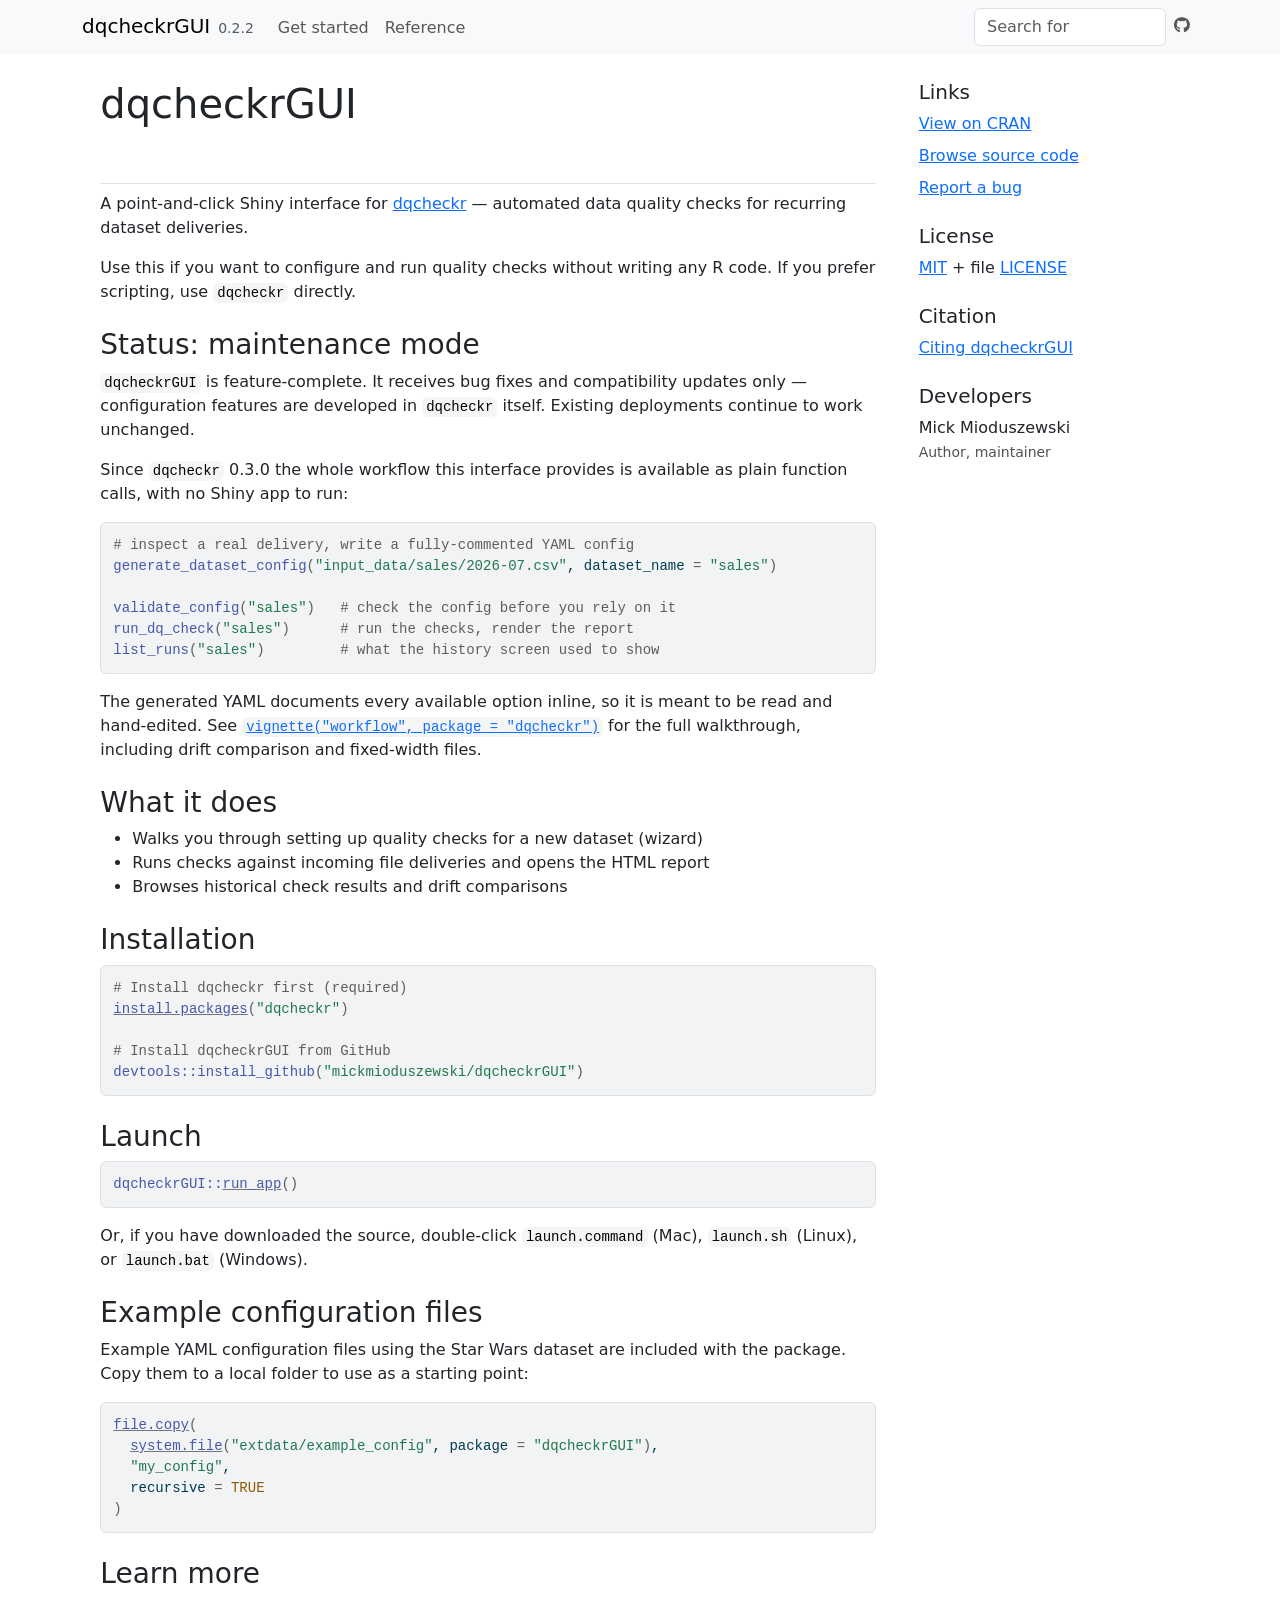
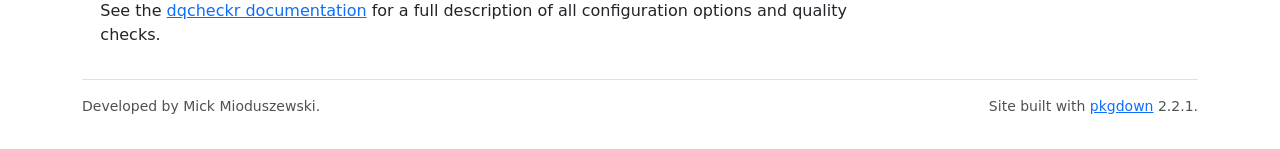
==== commit 1df4e4fa: "Deploying to gh-pages from @ mickmioduszewski/dqcheckrGUI@9e1d51b179cf716084b80e7049ce29d0fa531627 🚀" ====
--- a/index.html
+++ b/index.html
@@ -11,8 +11,8 @@
 <script src="deps/bootstrap-5.3.8/bootstrap.bundle.min.js"></script><link href="deps/font-awesome-6.5.2/css/all.min.css" rel="stylesheet">
 <link href="deps/font-awesome-6.5.2/css/v4-shims.min.css" rel="stylesheet">
 <script src="deps/headroom-0.11.0/headroom.min.js"></script><script src="deps/headroom-0.11.0/jQuery.headroom.min.js"></script><script src="deps/bootstrap-toc-1.0.1/bootstrap-toc.min.js"></script><script src="deps/clipboard.js-2.0.11/clipboard.min.js"></script><script src="deps/search-1.0.0/autocomplete.jquery.min.js"></script><script src="deps/search-1.0.0/fuse.min.js"></script><script src="deps/search-1.0.0/mark.min.js"></script><!-- pkgdown --><script src="pkgdown.js"></script><meta property="og:title" content="dqcheckrGUI — Point-and-Click GUI for dqcheckr">
-<meta name="description" content="A graphical user interface for the dqcheckr package. Provides a point-and-click shiny application for configuring dataset quality checks, running them against recurring file deliveries, and browsing historical check results — without writing any R code. The package is feature-complete and is now maintained for corrections only; configuration features are developed in dqcheckr itself, which offers a script-based workflow that does not need this interface.">
-<meta property="og:description" content="A graphical user interface for the dqcheckr package. Provides a point-and-click shiny application for configuring dataset quality checks, running them against recurring file deliveries, and browsing historical check results — without writing any R code. The package is feature-complete and is now maintained for corrections only; configuration features are developed in dqcheckr itself, which offers a script-based workflow that does not need this interface.">
+<meta name="description" content="A graphical user interface for the dqcheckr package. Provides a point-and-click shiny application for configuring dataset quality checks, running them against recurring file deliveries, and browsing historical check results — without writing any R code. The package is feature-complete and is now maintained for corrections only; configuration features are developed in dqcheckr itself, which since version 0.3.0 offers the same workflow as plain function calls, described in its workflow vignette.">
+<meta property="og:description" content="A graphical user interface for the dqcheckr package. Provides a point-and-click shiny application for configuring dataset quality checks, running them against recurring file deliveries, and browsing historical check results — without writing any R code. The package is feature-complete and is now maintained for corrections only; configuration features are developed in dqcheckr itself, which since version 0.3.0 offers the same workflow as plain function calls, described in its workflow vignette.">
 </head>
 <body>
     <a href="#main" class="visually-hidden-focusable">Skip to contents</a>
@@ -54,7 +54,16 @@
 <div class="section level2">
 <h2 id="status-maintenance-mode">Status: maintenance mode<a class="anchor" aria-label="anchor" href="#status-maintenance-mode"></a>
 </h2>
-<p><code>dqcheckrGUI</code> is feature-complete. It receives bug fixes and compatibility updates only — configuration features are developed in <code>dqcheckr</code> itself, which offers a script-based workflow that does not need this interface. Existing deployments continue to work unchanged.</p>
+<p><code>dqcheckrGUI</code> is feature-complete. It receives bug fixes and compatibility updates only — configuration features are developed in <code>dqcheckr</code> itself. Existing deployments continue to work unchanged.</p>
+<p>Since <code>dqcheckr</code> 0.3.0 the whole workflow this interface provides is available as plain function calls, with no Shiny app to run:</p>
+<div class="sourceCode" id="cb1"><pre class="downlit sourceCode r">
+<code class="sourceCode R"><span><span class="co"># inspect a real delivery, write a fully-commented YAML config</span></span>
+<span><span class="fu">generate_dataset_config</span><span class="op">(</span><span class="st">"input_data/sales/2026-07.csv"</span>, dataset_name <span class="op">=</span> <span class="st">"sales"</span><span class="op">)</span></span>
+<span></span>
+<span><span class="fu">validate_config</span><span class="op">(</span><span class="st">"sales"</span><span class="op">)</span>   <span class="co"># check the config before you rely on it</span></span>
+<span><span class="fu">run_dq_check</span><span class="op">(</span><span class="st">"sales"</span><span class="op">)</span>      <span class="co"># run the checks, render the report</span></span>
+<span><span class="fu">list_runs</span><span class="op">(</span><span class="st">"sales"</span><span class="op">)</span>         <span class="co"># what the history screen used to show</span></span></code></pre></div>
+<p>The generated YAML documents every available option inline, so it is meant to be read and hand-edited. See <a href="https://mickmioduszewski.github.io/dqcheckr/articles/workflow.html" class="external-link"><code>vignette("workflow", package = "dqcheckr")</code></a> for the full walkthrough, including drift comparison and fixed-width files.</p>
 </div>
 <div class="section level2">
 <h2 id="what-it-does">What it does<a class="anchor" aria-label="anchor" href="#what-it-does"></a>
@@ -68,7 +77,7 @@
 <div class="section level2">
 <h2 id="installation">Installation<a class="anchor" aria-label="anchor" href="#installation"></a>
 </h2>
-<div class="sourceCode" id="cb1"><pre class="downlit sourceCode r">
+<div class="sourceCode" id="cb2"><pre class="downlit sourceCode r">
 <code class="sourceCode R"><span><span class="co"># Install dqcheckr first (required)</span></span>
 <span><span class="fu"><a href="https://rdrr.io/r/utils/install.packages.html" class="external-link">install.packages</a></span><span class="op">(</span><span class="st">"dqcheckr"</span><span class="op">)</span></span>
 <span></span>
@@ -78,7 +87,7 @@
 <div class="section level2">
 <h2 id="launch">Launch<a class="anchor" aria-label="anchor" href="#launch"></a>
 </h2>
-<div class="sourceCode" id="cb2"><pre class="downlit sourceCode r">
+<div class="sourceCode" id="cb3"><pre class="downlit sourceCode r">
 <code class="sourceCode R"><span><span class="fu">dqcheckrGUI</span><span class="fu">::</span><span class="fu"><a href="reference/run_app.html">run_app</a></span><span class="op">(</span><span class="op">)</span></span></code></pre></div>
 <p>Or, if you have downloaded the source, double-click <code>launch.command</code> (Mac), <code>launch.sh</code> (Linux), or <code>launch.bat</code> (Windows).</p>
 </div>
@@ -86,7 +95,7 @@
 <h2 id="example-configuration-files">Example configuration files<a class="anchor" aria-label="anchor" href="#example-configuration-files"></a>
 </h2>
 <p>Example YAML configuration files using the Star Wars dataset are included with the package. Copy them to a local folder to use as a starting point:</p>
-<div class="sourceCode" id="cb3"><pre class="downlit sourceCode r">
+<div class="sourceCode" id="cb4"><pre class="downlit sourceCode r">
 <code class="sourceCode R"><span><span class="fu"><a href="https://rdrr.io/r/base/files.html" class="external-link">file.copy</a></span><span class="op">(</span></span>
 <span>  <span class="fu"><a href="https://rdrr.io/r/base/system.file.html" class="external-link">system.file</a></span><span class="op">(</span><span class="st">"extdata/example_config"</span>, package <span class="op">=</span> <span class="st">"dqcheckrGUI"</span><span class="op">)</span>,</span>
 <span>  <span class="st">"my_config"</span>,</span>
